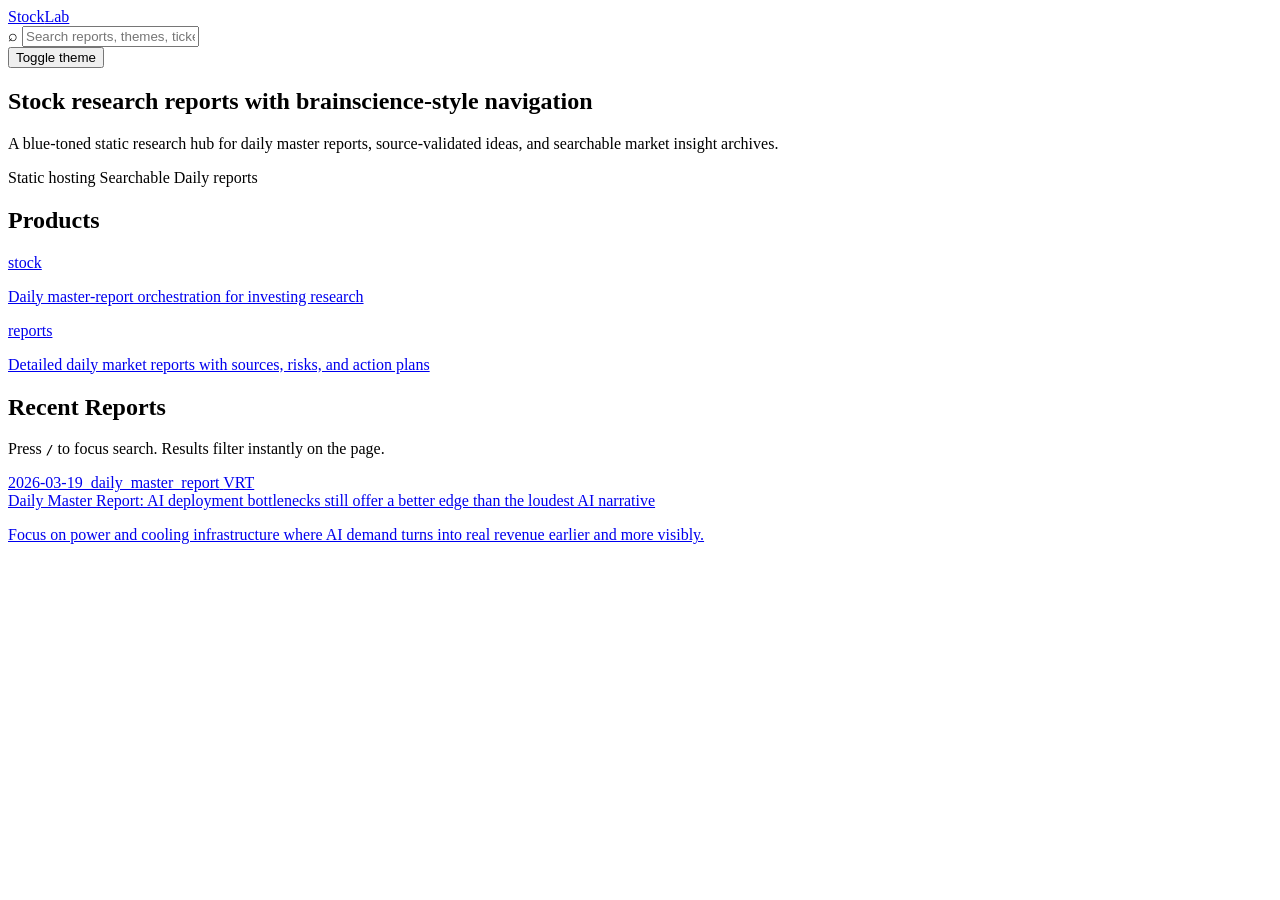
==== index.html @ 93f032ce "Publish root static site for GitHub Pages" ====
<!doctype html>
<html lang="en" data-theme="light">
<head>
  <meta charset="utf-8" />
  <meta name="viewport" content="width=device-width, initial-scale=1" />
  <title>stock daily reports</title>
  <link rel="preconnect" href="https://fonts.googleapis.com">
  <link rel="preconnect" href="https://fonts.gstatic.com" crossorigin>
  <link href="https://fonts.googleapis.com/css2?family=Inter:wght@400;500;600;700;800&display=swap" rel="stylesheet">
  <link rel="stylesheet" href="/stock/assets/css/style.css" />
</head>
<body>
  <header class="site-header">
    <div class="container">
      <div class="header-inner">
        <a href="/stock/" class="site-logo">Stock<span>Lab</span></a>
        <div class="header-search">
          <span class="search-icon">⌕</span>
          <input id="site-search" type="text" placeholder="Search reports, themes, tickers..." autocomplete="off" />
        </div>
        <button id="theme-btn" class="pill" type="button">Toggle theme</button>
      </div>
    </div>
  </header>
  <main>
    <div class="container">
      
    <section class="hero">
      <div class="hero-card">
        <h1 class="hero-title">Stock research reports with brainscience-style navigation</h1>
        <p class="hero-copy">A blue-toned static research hub for daily master reports, source-validated ideas, and searchable market insight archives.</p>
        <div class="hero-pills">
          <span class="pill">Static hosting</span>
          <span class="pill">Searchable</span>
          <span class="pill">Daily reports</span>
        </div>
      </div>
    </section>

    <section class="section-card">
      <h2 class="section-title">Products</h2>
      <div class="product-grid">
        <a href="/stock/" class="product-card">
          <div class="product-title">stock</div>
          <p class="product-desc">Daily master-report orchestration for investing research</p>
        </a>
        <a href="/stock/reports/" class="product-card">
          <div class="product-title">reports</div>
          <p class="product-desc">Detailed daily market reports with sources, risks, and action plans</p>
        </a>
      </div>
    </section>

    <section class="section-card">
      <h2 class="section-title">Recent Reports</h2>
      <p class="muted">Press <code>/</code> to focus search. Results filter instantly on the page.</p>
      <div class="report-grid">
        
            <a class="report-card" data-report-card data-search="2026-03-19_daily_master_report Daily Master Report: AI deployment bottlenecks still offer a better edge than the loudest AI narrative VRT AI power and cooling bottleneck Focus on power and cooling infrastructure where AI demand turns into real revenue earlier and more visibly." href="/stock/reports/2026-03-19_daily_master_report.html">
              <div class="report-meta">
                <span>2026-03-19_daily_master_report</span>
                <span>VRT</span>
              </div>
              <div class="report-title">Daily Master Report: AI deployment bottlenecks still offer a better edge than the loudest AI narrative</div>
              <p class="report-desc">Focus on power and cooling infrastructure where AI demand turns into real revenue earlier and more visibly.</p>
            </a>
            
      </div>
    </section>

    <script id="report-data" type="application/json">[{&quot;label&quot;: &quot;2026-03-19_daily_master_report&quot;, &quot;link&quot;: &quot;/stock/reports/2026-03-19_daily_master_report.html&quot;, &quot;title&quot;: &quot;Daily Master Report: AI deployment bottlenecks still offer a better edge than the loudest AI narrative&quot;, &quot;ticker&quot;: &quot;VRT&quot;, &quot;theme&quot;: &quot;AI power and cooling bottleneck&quot;, &quot;summary&quot;: &quot;Focus on power and cooling infrastructure where AI demand turns into real revenue earlier and more visibly.&quot;}]</script>
    
    </div>
  </main>
  <script src="/stock/assets/js/site.js"></script>
</body>
</html>
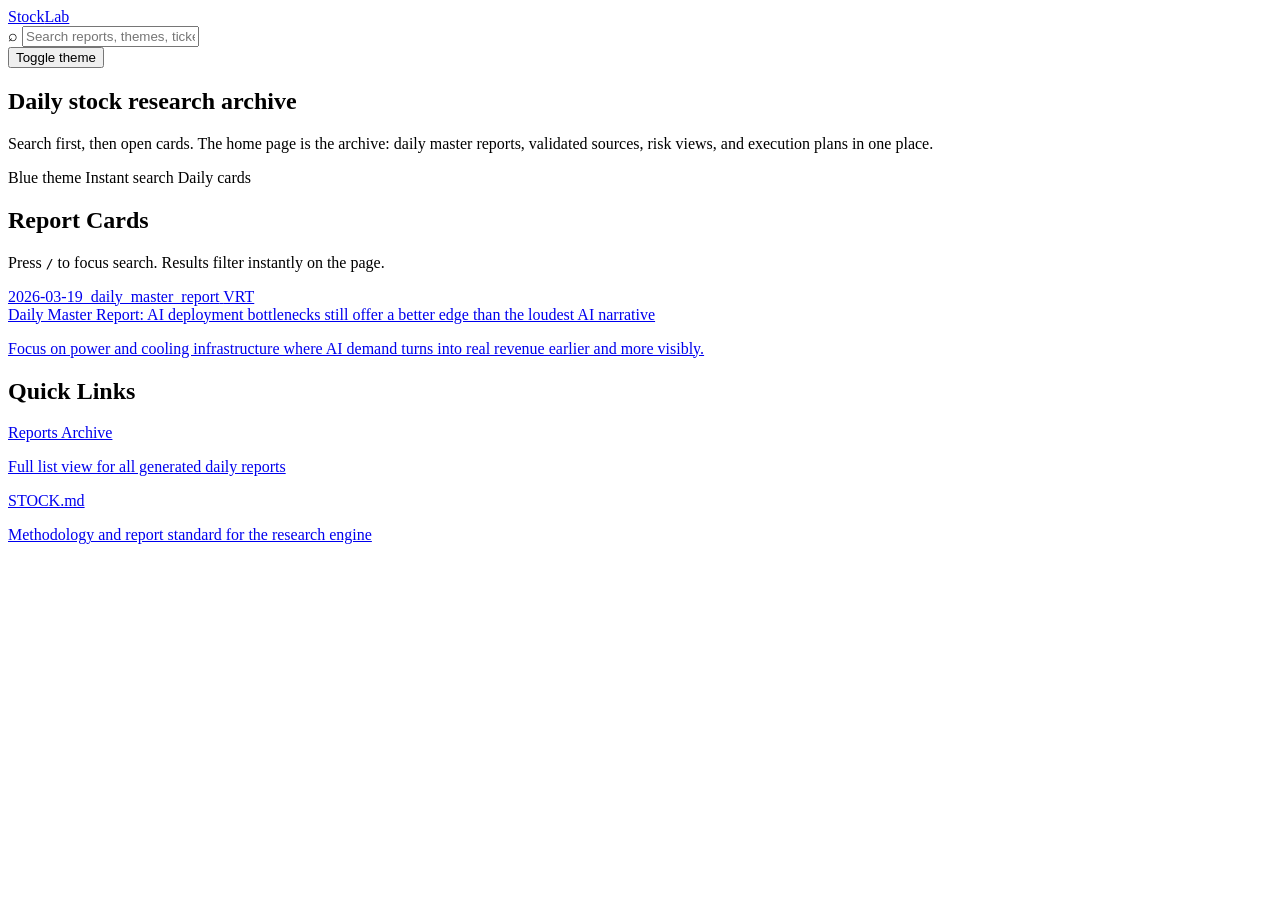
==== commit c2e24ac2: "Refine homepage card-first layout" ====
--- a/index.html
+++ b/index.html
@@ -27,32 +27,18 @@
       
     <section class="hero">
       <div class="hero-card">
-        <h1 class="hero-title">Stock research reports with brainscience-style navigation</h1>
-        <p class="hero-copy">A blue-toned static research hub for daily master reports, source-validated ideas, and searchable market insight archives.</p>
+        <h1 class="hero-title">Daily stock research archive</h1>
+        <p class="hero-copy">Search first, then open cards. The home page is the archive: daily master reports, validated sources, risk views, and execution plans in one place.</p>
         <div class="hero-pills">
-          <span class="pill">Static hosting</span>
-          <span class="pill">Searchable</span>
-          <span class="pill">Daily reports</span>
+          <span class="pill">Blue theme</span>
+          <span class="pill">Instant search</span>
+          <span class="pill">Daily cards</span>
         </div>
       </div>
     </section>
 
     <section class="section-card">
-      <h2 class="section-title">Products</h2>
-      <div class="product-grid">
-        <a href="/stock/" class="product-card">
-          <div class="product-title">stock</div>
-          <p class="product-desc">Daily master-report orchestration for investing research</p>
-        </a>
-        <a href="/stock/reports/" class="product-card">
-          <div class="product-title">reports</div>
-          <p class="product-desc">Detailed daily market reports with sources, risks, and action plans</p>
-        </a>
-      </div>
-    </section>
-
-    <section class="section-card">
-      <h2 class="section-title">Recent Reports</h2>
+      <h2 class="section-title">Report Cards</h2>
       <p class="muted">Press <code>/</code> to focus search. Results filter instantly on the page.</p>
       <div class="report-grid">
         
@@ -68,6 +54,20 @@
       </div>
     </section>
 
+    <section class="section-card">
+      <h2 class="section-title">Quick Links</h2>
+      <div class="product-grid">
+        <a href="/stock/reports/" class="product-card">
+          <div class="product-title">Reports Archive</div>
+          <p class="product-desc">Full list view for all generated daily reports</p>
+        </a>
+        <a href="https://github.com/agnusdei1207/stock/blob/main/STOCK.md" class="product-card">
+          <div class="product-title">STOCK.md</div>
+          <p class="product-desc">Methodology and report standard for the research engine</p>
+        </a>
+      </div>
+    </section>
+
     <script id="report-data" type="application/json">[{&quot;label&quot;: &quot;2026-03-19_daily_master_report&quot;, &quot;link&quot;: &quot;/stock/reports/2026-03-19_daily_master_report.html&quot;, &quot;title&quot;: &quot;Daily Master Report: AI deployment bottlenecks still offer a better edge than the loudest AI narrative&quot;, &quot;ticker&quot;: &quot;VRT&quot;, &quot;theme&quot;: &quot;AI power and cooling bottleneck&quot;, &quot;summary&quot;: &quot;Focus on power and cooling infrastructure where AI demand turns into real revenue earlier and more visibly.&quot;}]</script>
     
     </div>
